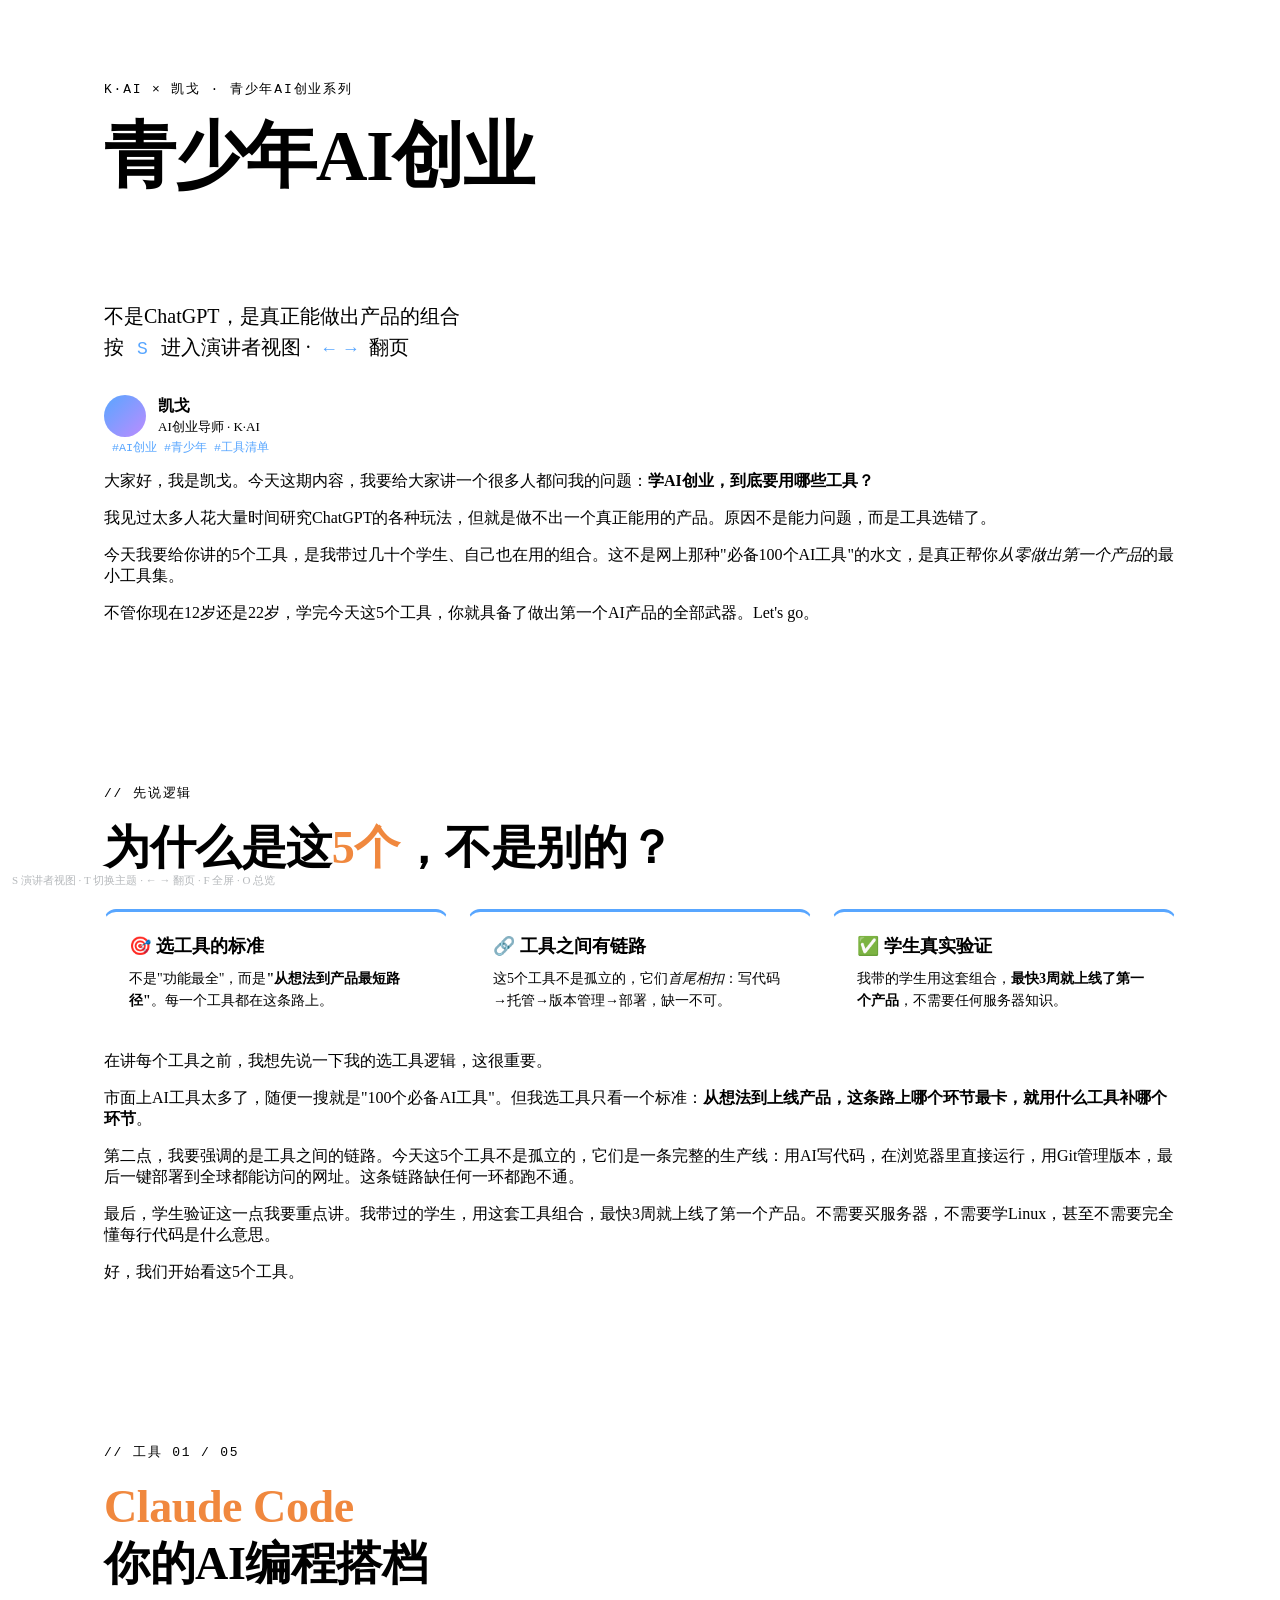
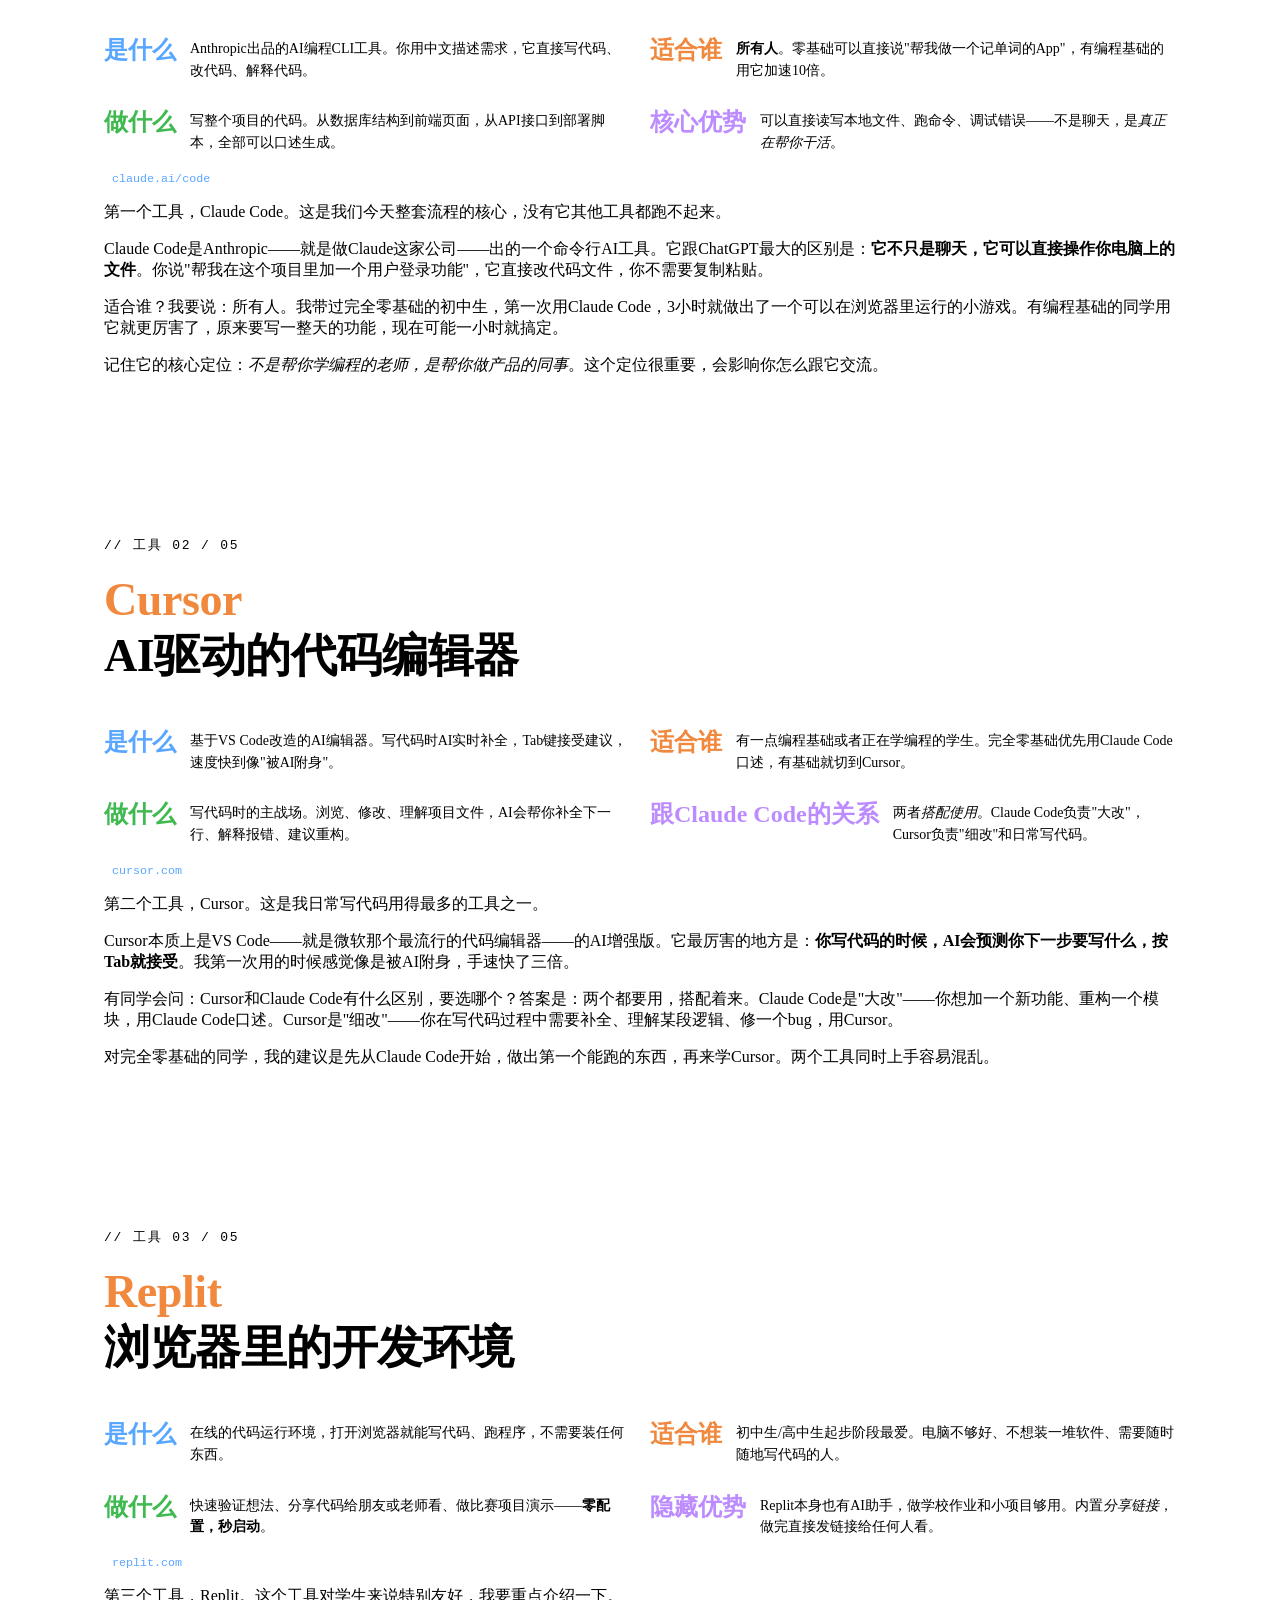
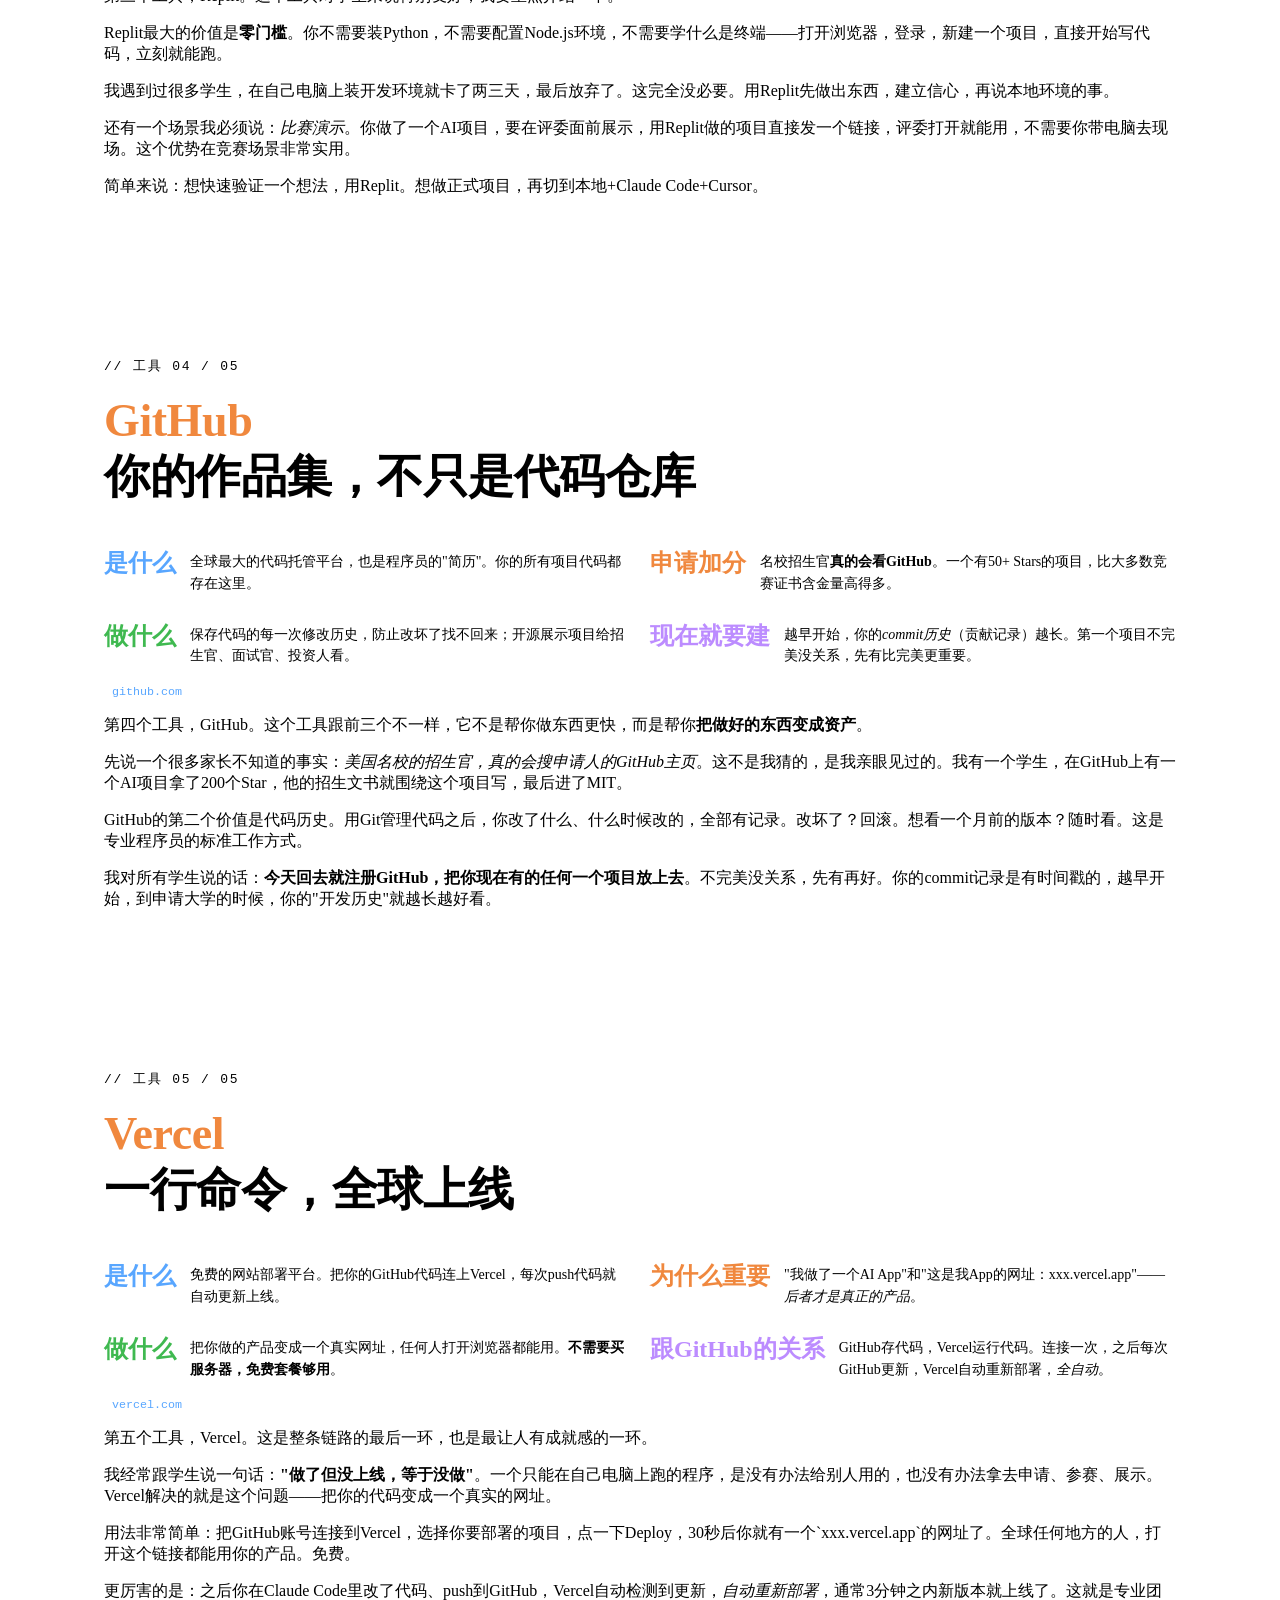
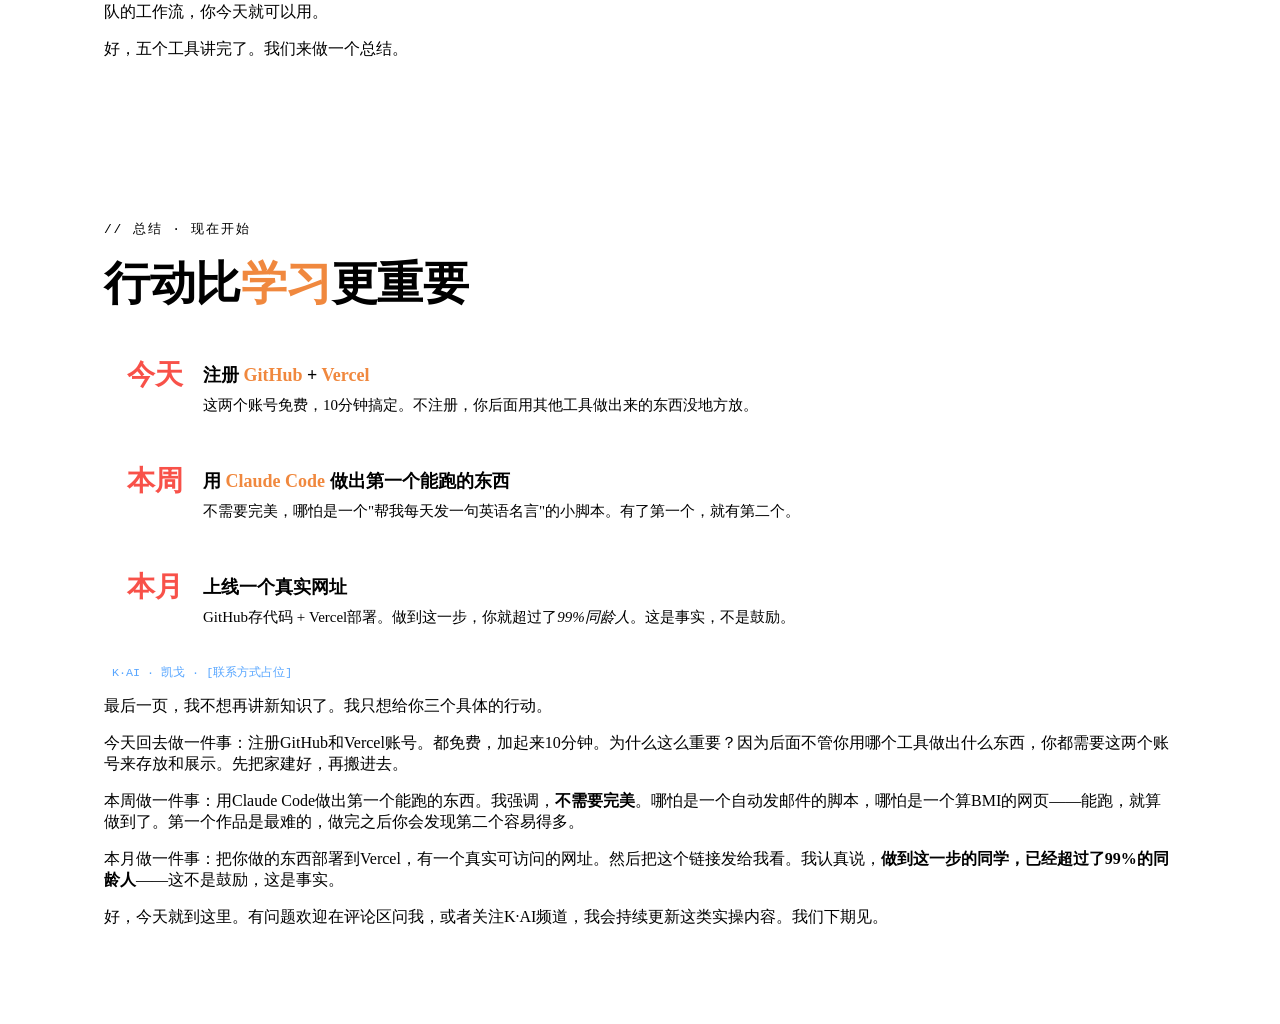
==== products/courses/tools-for-teen-ai/index.html @ f2dfde43 "add html-ppt slides: tools-for-teen-ai, stanford-ai-olympiad; add VEX brand design assets for Codex " ====
<!DOCTYPE html>
<html lang="zh-CN" data-themes="tokyo-night,dracula,catppuccin-mocha,nord,corporate-clean">
<head>
<meta charset="utf-8">
<meta name="viewport" content="width=device-width,initial-scale=1">
<title>青少年AI创业必备5个工具 · K·AI × 凯戈</title>
<link rel="stylesheet" href="../../../../.agents/skills/html-ppt/assets/fonts.css">
<link rel="stylesheet" href="../../../../.agents/skills/html-ppt/assets/base.css">
<link rel="stylesheet" id="theme-link" href="../../../../.agents/skills/html-ppt/assets/themes/tokyo-night.css">
<link rel="stylesheet" href="../../../../.agents/skills/html-ppt/assets/animations/animations.css">
<link rel="stylesheet" href="style.css">
</head>
<body class="tpl-presenter-mode-reveal">
<div class="deck">

  <!-- ============ 1. COVER ============ -->
  <section class="slide" data-title="Cover">
    <p class="kicker">K·AI × 凯戈 · 青少年AI创业系列</p>
    <h1 class="h1 anim-fade-up" data-anim="fade-up">青少年AI创业<br><span style="background:var(--grad);-webkit-background-clip:text;background-clip:text;color:transparent">必备5个工具</span></h1>
    <p class="lede mt-m">不是ChatGPT，是真正能做出产品的组合<br>按 <span class="mono">S</span> 进入演讲者视图 · <span class="mono">← →</span> 翻页</p>
    <div class="speaker">
      <div class="av"></div>
      <div><b>凯戈</b><span>AI创业导师 · K·AI</span></div>
    </div>
    <div class="deck-footer">
      <span class="mono">#AI创业 #青少年 #工具清单</span>
      <span class="slide-number" data-current="1" data-total="8"></span>
    </div>
    <aside class="notes">
      <p>大家好，我是凯戈。今天这期内容，我要给大家讲一个很多人都问我的问题：<strong>学AI创业，到底要用哪些工具？</strong></p>
      <p>我见过太多人花大量时间研究ChatGPT的各种玩法，但就是做不出一个真正能用的产品。原因不是能力问题，而是工具选错了。</p>
      <p>今天我要给你讲的5个工具，是我带过几十个学生、自己也在用的组合。这不是网上那种"必备100个AI工具"的水文，是真正帮你<em>从零做出第一个产品</em>的最小工具集。</p>
      <p>不管你现在12岁还是22岁，学完今天这5个工具，你就具备了做出第一个AI产品的全部武器。Let's go。</p>
    </aside>
  </section>

  <!-- ============ 2. WHY ============ -->
  <section class="slide" data-title="为什么">
    <p class="kicker">// 先说逻辑</p>
    <h2 class="h2">为什么是这<span class="accent">5个</span>，不是别的？</h2>
    <div class="grid g3 mt-l">
      <div class="card card-accent">
        <h4>🎯 选工具的标准</h4>
        <p class="dim">不是"功能最全"，而是<strong>"从想法到产品最短路径"</strong>。每一个工具都在这条路上。</p>
      </div>
      <div class="card card-accent">
        <h4>🔗 工具之间有链路</h4>
        <p class="dim">这5个工具不是孤立的，它们<em>首尾相扣</em>：写代码→托管→版本管理→部署，缺一不可。</p>
      </div>
      <div class="card card-accent">
        <h4>✅ 学生真实验证</h4>
        <p class="dim">我带的学生用这套组合，<strong>最快3周就上线了第一个产品</strong>，不需要任何服务器知识。</p>
      </div>
    </div>
    <aside class="notes">
      <p>在讲每个工具之前，我想先说一下我的选工具逻辑，这很重要。</p>
      <p>市面上AI工具太多了，随便一搜就是"100个必备AI工具"。但我选工具只看一个标准：<strong>从想法到上线产品，这条路上哪个环节最卡，就用什么工具补哪个环节</strong>。</p>
      <p>第二点，我要强调的是工具之间的链路。今天这5个工具不是孤立的，它们是一条完整的生产线：用AI写代码，在浏览器里直接运行，用Git管理版本，最后一键部署到全球都能访问的网址。这条链路缺任何一环都跑不通。</p>
      <p>最后，学生验证这一点我要重点讲。我带过的学生，用这套工具组合，最快3周就上线了第一个产品。不需要买服务器，不需要学Linux，甚至不需要完全懂每行代码是什么意思。</p>
      <p>好，我们开始看这5个工具。</p>
    </aside>
  </section>

  <!-- ============ 3. TOOL 1 ============ -->
  <section class="slide" data-title="工具1 Claude Code">
    <p class="kicker">// 工具 01 / 05</p>
    <h2 class="h2"><span class="accent">Claude Code</span><br>你的AI编程搭档</h2>
    <div class="grid g2 mt-l">
      <div>
        <div class="feature-row"><span class="num blue">是什么</span><div><p class="dim">Anthropic出品的AI编程CLI工具。你用中文描述需求，它直接写代码、改代码、解释代码。</p></div></div>
        <div class="feature-row"><span class="num green">做什么</span><div><p class="dim">写整个项目的代码。从数据库结构到前端页面，从API接口到部署脚本，全部可以口述生成。</p></div></div>
      </div>
      <div>
        <div class="feature-row"><span class="num orange">适合谁</span><div><p class="dim"><strong>所有人</strong>。零基础可以直接说"帮我做一个记单词的App"，有编程基础的用它加速10倍。</p></div></div>
        <div class="feature-row"><span class="num purple">核心优势</span><div><p class="dim">可以直接读写本地文件、跑命令、调试错误——不是聊天，是<em>真正在帮你干活</em>。</p></div></div>
      </div>
    </div>
    <div class="deck-footer">
      <span class="mono">claude.ai/code</span>
      <span class="slide-number" data-current="3" data-total="8"></span>
    </div>
    <aside class="notes">
      <p>第一个工具，Claude Code。这是我们今天整套流程的核心，没有它其他工具都跑不起来。</p>
      <p>Claude Code是Anthropic——就是做Claude这家公司——出的一个命令行AI工具。它跟ChatGPT最大的区别是：<strong>它不只是聊天，它可以直接操作你电脑上的文件</strong>。你说"帮我在这个项目里加一个用户登录功能"，它直接改代码文件，你不需要复制粘贴。</p>
      <p>适合谁？我要说：所有人。我带过完全零基础的初中生，第一次用Claude Code，3小时就做出了一个可以在浏览器里运行的小游戏。有编程基础的同学用它就更厉害了，原来要写一整天的功能，现在可能一小时就搞定。</p>
      <p>记住它的核心定位：<em>不是帮你学编程的老师，是帮你做产品的同事</em>。这个定位很重要，会影响你怎么跟它交流。</p>
    </aside>
  </section>

  <!-- ============ 4. TOOL 2 ============ -->
  <section class="slide" data-title="工具2 Cursor">
    <p class="kicker">// 工具 02 / 05</p>
    <h2 class="h2"><span class="accent">Cursor</span><br>AI驱动的代码编辑器</h2>
    <div class="grid g2 mt-l">
      <div>
        <div class="feature-row"><span class="num blue">是什么</span><div><p class="dim">基于VS Code改造的AI编辑器。写代码时AI实时补全，Tab键接受建议，速度快到像"被AI附身"。</p></div></div>
        <div class="feature-row"><span class="num green">做什么</span><div><p class="dim">写代码时的主战场。浏览、修改、理解项目文件，AI会帮你补全下一行、解释报错、建议重构。</p></div></div>
      </div>
      <div>
        <div class="feature-row"><span class="num orange">适合谁</span><div><p class="dim">有一点编程基础或者正在学编程的学生。完全零基础优先用Claude Code口述，有基础就切到Cursor。</p></div></div>
        <div class="feature-row"><span class="num purple">跟Claude Code的关系</span><div><p class="dim">两者<em>搭配使用</em>。Claude Code负责"大改"，Cursor负责"细改"和日常写代码。</p></div></div>
      </div>
    </div>
    <div class="deck-footer">
      <span class="mono">cursor.com</span>
      <span class="slide-number" data-current="4" data-total="8"></span>
    </div>
    <aside class="notes">
      <p>第二个工具，Cursor。这是我日常写代码用得最多的工具之一。</p>
      <p>Cursor本质上是VS Code——就是微软那个最流行的代码编辑器——的AI增强版。它最厉害的地方是：<strong>你写代码的时候，AI会预测你下一步要写什么，按Tab就接受</strong>。我第一次用的时候感觉像是被AI附身，手速快了三倍。</p>
      <p>有同学会问：Cursor和Claude Code有什么区别，要选哪个？答案是：两个都要用，搭配着来。Claude Code是"大改"——你想加一个新功能、重构一个模块，用Claude Code口述。Cursor是"细改"——你在写代码过程中需要补全、理解某段逻辑、修一个bug，用Cursor。</p>
      <p>对完全零基础的同学，我的建议是先从Claude Code开始，做出第一个能跑的东西，再来学Cursor。两个工具同时上手容易混乱。</p>
    </aside>
  </section>

  <!-- ============ 5. TOOL 3 ============ -->
  <section class="slide" data-title="工具3 Replit">
    <p class="kicker">// 工具 03 / 05</p>
    <h2 class="h2"><span class="accent">Replit</span><br>浏览器里的开发环境</h2>
    <div class="grid g2 mt-l">
      <div>
        <div class="feature-row"><span class="num blue">是什么</span><div><p class="dim">在线的代码运行环境，打开浏览器就能写代码、跑程序，不需要装任何东西。</p></div></div>
        <div class="feature-row"><span class="num green">做什么</span><div><p class="dim">快速验证想法、分享代码给朋友或老师看、做比赛项目演示——<strong>零配置，秒启动</strong>。</p></div></div>
      </div>
      <div>
        <div class="feature-row"><span class="num orange">适合谁</span><div><p class="dim">初中生/高中生起步阶段最爱。电脑不够好、不想装一堆软件、需要随时随地写代码的人。</p></div></div>
        <div class="feature-row"><span class="num purple">隐藏优势</span><div><p class="dim">Replit本身也有AI助手，做学校作业和小项目够用。内置<em>分享链接</em>，做完直接发链接给任何人看。</p></div></div>
      </div>
    </div>
    <div class="deck-footer">
      <span class="mono">replit.com</span>
      <span class="slide-number" data-current="5" data-total="8"></span>
    </div>
    <aside class="notes">
      <p>第三个工具，Replit。这个工具对学生来说特别友好，我要重点介绍一下。</p>
      <p>Replit最大的价值是<strong>零门槛</strong>。你不需要装Python，不需要配置Node.js环境，不需要学什么是终端——打开浏览器，登录，新建一个项目，直接开始写代码，立刻就能跑。</p>
      <p>我遇到过很多学生，在自己电脑上装开发环境就卡了两三天，最后放弃了。这完全没必要。用Replit先做出东西，建立信心，再说本地环境的事。</p>
      <p>还有一个场景我必须说：<em>比赛演示</em>。你做了一个AI项目，要在评委面前展示，用Replit做的项目直接发一个链接，评委打开就能用，不需要你带电脑去现场。这个优势在竞赛场景非常实用。</p>
      <p>简单来说：想快速验证一个想法，用Replit。想做正式项目，再切到本地+Claude Code+Cursor。</p>
    </aside>
  </section>

  <!-- ============ 6. TOOL 4 ============ -->
  <section class="slide" data-title="工具4 GitHub">
    <p class="kicker">// 工具 04 / 05</p>
    <h2 class="h2"><span class="accent">GitHub</span><br>你的作品集，不只是代码仓库</h2>
    <div class="grid g2 mt-l">
      <div>
        <div class="feature-row"><span class="num blue">是什么</span><div><p class="dim">全球最大的代码托管平台，也是程序员的"简历"。你的所有项目代码都存在这里。</p></div></div>
        <div class="feature-row"><span class="num green">做什么</span><div><p class="dim">保存代码的每一次修改历史，防止改坏了找不回来；开源展示项目给招生官、面试官、投资人看。</p></div></div>
      </div>
      <div>
        <div class="feature-row"><span class="num orange">申请加分</span><div><p class="dim">名校招生官<strong>真的会看GitHub</strong>。一个有50+ Stars的项目，比大多数竞赛证书含金量高得多。</p></div></div>
        <div class="feature-row"><span class="num purple">现在就要建</span><div><p class="dim">越早开始，你的<em>commit历史</em>（贡献记录）越长。第一个项目不完美没关系，先有比完美更重要。</p></div></div>
      </div>
    </div>
    <div class="deck-footer">
      <span class="mono">github.com</span>
      <span class="slide-number" data-current="6" data-total="8"></span>
    </div>
    <aside class="notes">
      <p>第四个工具，GitHub。这个工具跟前三个不一样，它不是帮你做东西更快，而是帮你<strong>把做好的东西变成资产</strong>。</p>
      <p>先说一个很多家长不知道的事实：<em>美国名校的招生官，真的会搜申请人的GitHub主页</em>。这不是我猜的，是我亲眼见过的。我有一个学生，在GitHub上有一个AI项目拿了200个Star，他的招生文书就围绕这个项目写，最后进了MIT。</p>
      <p>GitHub的第二个价值是代码历史。用Git管理代码之后，你改了什么、什么时候改的，全部有记录。改坏了？回滚。想看一个月前的版本？随时看。这是专业程序员的标准工作方式。</p>
      <p>我对所有学生说的话：<strong>今天回去就注册GitHub，把你现在有的任何一个项目放上去</strong>。不完美没关系，先有再好。你的commit记录是有时间戳的，越早开始，到申请大学的时候，你的"开发历史"就越长越好看。</p>
    </aside>
  </section>

  <!-- ============ 7. TOOL 5 ============ -->
  <section class="slide" data-title="工具5 Vercel">
    <p class="kicker">// 工具 05 / 05</p>
    <h2 class="h2"><span class="accent">Vercel</span><br>一行命令，全球上线</h2>
    <div class="grid g2 mt-l">
      <div>
        <div class="feature-row"><span class="num blue">是什么</span><div><p class="dim">免费的网站部署平台。把你的GitHub代码连上Vercel，每次push代码就自动更新上线。</p></div></div>
        <div class="feature-row"><span class="num green">做什么</span><div><p class="dim">把你做的产品变成一个真实网址，任何人打开浏览器都能用。<strong>不需要买服务器，免费套餐够用</strong>。</p></div></div>
      </div>
      <div>
        <div class="feature-row"><span class="num orange">为什么重要</span><div><p class="dim">"我做了一个AI App"和"这是我App的网址：xxx.vercel.app"——<em>后者才是真正的产品</em>。</p></div></div>
        <div class="feature-row"><span class="num purple">跟GitHub的关系</span><div><p class="dim">GitHub存代码，Vercel运行代码。连接一次，之后每次GitHub更新，Vercel自动重新部署，<em>全自动</em>。</p></div></div>
      </div>
    </div>
    <div class="deck-footer">
      <span class="mono">vercel.com</span>
      <span class="slide-number" data-current="7" data-total="8"></span>
    </div>
    <aside class="notes">
      <p>第五个工具，Vercel。这是整条链路的最后一环，也是最让人有成就感的一环。</p>
      <p>我经常跟学生说一句话：<strong>"做了但没上线，等于没做"</strong>。一个只能在自己电脑上跑的程序，是没有办法给别人用的，也没有办法拿去申请、参赛、展示。Vercel解决的就是这个问题——把你的代码变成一个真实的网址。</p>
      <p>用法非常简单：把GitHub账号连接到Vercel，选择你要部署的项目，点一下Deploy，30秒后你就有一个`xxx.vercel.app`的网址了。全球任何地方的人，打开这个链接都能用你的产品。免费。</p>
      <p>更厉害的是：之后你在Claude Code里改了代码、push到GitHub，Vercel自动检测到更新，<em>自动重新部署</em>，通常3分钟之内新版本就上线了。这就是专业团队的工作流，你今天就可以用。</p>
      <p>好，五个工具讲完了。我们来做一个总结。</p>
    </aside>
  </section>

  <!-- ============ 8. CLOSING ============ -->
  <section class="slide" data-title="行动">
    <p class="kicker">// 总结 · 现在开始</p>
    <h2 class="h2">行动比<span class="accent">学习</span>更重要</h2>
    <div class="stack mt-l">
      <div class="rule-row">
        <span class="num red">今天</span>
        <div>
          <b>注册 <span class="accent">GitHub</span> + <span class="accent">Vercel</span></b>
          <p class="dim">这两个账号免费，10分钟搞定。不注册，你后面用其他工具做出来的东西没地方放。</p>
        </div>
      </div>
      <div class="rule-row">
        <span class="num red">本周</span>
        <div>
          <b>用 <span class="accent">Claude Code</span> 做出第一个能跑的东西</b>
          <p class="dim">不需要完美，哪怕是一个"帮我每天发一句英语名言"的小脚本。有了第一个，就有第二个。</p>
        </div>
      </div>
      <div class="rule-row">
        <span class="num red">本月</span>
        <div>
          <b>上线一个真实网址</b>
          <p class="dim">GitHub存代码 + Vercel部署。做到这一步，你就超过了<em>99%同龄人</em>。这是事实，不是鼓励。</p>
        </div>
      </div>
    </div>
    <div class="deck-footer">
      <span class="mono">K·AI · 凯戈 · [联系方式占位]</span>
      <span class="slide-number" data-current="8" data-total="8"></span>
    </div>
    <aside class="notes">
      <p>最后一页，我不想再讲新知识了。我只想给你三个具体的行动。</p>
      <p>今天回去做一件事：注册GitHub和Vercel账号。都免费，加起来10分钟。为什么这么重要？因为后面不管你用哪个工具做出什么东西，你都需要这两个账号来存放和展示。先把家建好，再搬进去。</p>
      <p>本周做一件事：用Claude Code做出第一个能跑的东西。我强调，<strong>不需要完美</strong>。哪怕是一个自动发邮件的脚本，哪怕是一个算BMI的网页——能跑，就算做到了。第一个作品是最难的，做完之后你会发现第二个容易得多。</p>
      <p>本月做一件事：把你做的东西部署到Vercel，有一个真实可访问的网址。然后把这个链接发给我看。我认真说，<strong>做到这一步的同学，已经超过了99%的同龄人</strong>——这不是鼓励，这是事实。</p>
      <p>好，今天就到这里。有问题欢迎在评论区问我，或者关注K·AI频道，我会持续更新这类实操内容。我们下期见。</p>
    </aside>
  </section>

</div>

<div style="position:fixed;bottom:12px;left:12px;font-size:11px;color:#484f5866;z-index:100;pointer-events:none">
  S 演讲者视图 · T 切换主题 · ← → 翻页 · F 全屏 · O 总览
</div>

<script src="../../../../.agents/skills/html-ppt/assets/runtime.js"></script>
</body>
</html>
---- products/courses/tools-for-teen-ai/style.css ----
/* tpl-presenter-mode-reveal · scoped styles
 * Presenter-mode demo deck. Inherits tokens from active theme.
 * Minimal overrides — focus is on content + notes structure.
 */

.tpl-presenter-mode-reveal .slide {
  padding: 72px 96px;
}

.tpl-presenter-mode-reveal .kicker {
  font-family: var(--font-mono, monospace);
  font-size: 13px;
  color: var(--text-3);
  letter-spacing: 0.14em;
  text-transform: uppercase;
  margin: 0 0 18px 0;
}

.tpl-presenter-mode-reveal .h1 {
  font-size: clamp(44px, 5.6vw, 76px);
  line-height: 1.12;
  letter-spacing: -0.02em;
  margin: 0 0 24px 0;
}

.tpl-presenter-mode-reveal .h2 {
  font-size: clamp(32px, 3.6vw, 48px);
  line-height: 1.22;
  letter-spacing: -0.01em;
  margin: 0 0 28px 0;
}

.tpl-presenter-mode-reveal .lede {
  font-size: 20px;
  line-height: 1.55;
  color: var(--text-2);
}

.tpl-presenter-mode-reveal .mono {
  font-family: var(--font-mono, monospace);
  font-size: 0.9em;
  padding: 2px 8px;
  border-radius: 6px;
  background: rgba(255,255,255,0.08);
  color: var(--accent, #58a6ff);
}

.tpl-presenter-mode-reveal .accent {
  color: var(--accent, #f0883e);
  font-weight: 700;
}

.tpl-presenter-mode-reveal .speaker {
  display: flex;
  align-items: center;
  gap: 12px;
  margin-top: 32px;
}
.tpl-presenter-mode-reveal .speaker .av {
  width: 42px;
  height: 42px;
  border-radius: 50%;
  background: linear-gradient(135deg, var(--accent, #58a6ff), #bc8cff);
}
.tpl-presenter-mode-reveal .speaker b {
  display: block;
  font-size: 16px;
}
.tpl-presenter-mode-reveal .speaker span {
  font-size: 13px;
  color: var(--text-3);
}

/* Agenda rows */
.tpl-presenter-mode-reveal .agenda-row {
  display: grid;
  grid-template-columns: 48px 1fr auto;
  gap: 16px;
  align-items: center;
  padding: 14px 18px;
  border: 1px solid var(--border, rgba(255,255,255,0.1));
  border-radius: 10px;
  margin-bottom: 10px;
  background: var(--surface, rgba(255,255,255,0.03));
}
.tpl-presenter-mode-reveal .agenda-row .num {
  font-family: var(--font-mono, monospace);
  font-size: 14px;
  color: var(--accent, #58a6ff);
  font-weight: 700;
}
.tpl-presenter-mode-reveal .agenda-row .t {
  font-size: 17px;
  font-weight: 500;
  color: var(--text-1);
}
.tpl-presenter-mode-reveal .agenda-row .d {
  font-family: var(--font-mono, monospace);
  font-size: 12px;
  color: var(--text-3);
}

/* Cards */
.tpl-presenter-mode-reveal .card {
  background: var(--surface, rgba(255,255,255,0.03));
  border: 1px solid var(--border, rgba(255,255,255,0.1));
  border-radius: 12px;
  padding: 22px 24px;
}
.tpl-presenter-mode-reveal .card-accent {
  border-top: 3px solid var(--accent, #58a6ff);
}
.tpl-presenter-mode-reveal .card h4 {
  margin: 0 0 10px 0;
  font-size: 18px;
  color: var(--text-1);
}
.tpl-presenter-mode-reveal .card .dim {
  color: var(--text-2);
  font-size: 14px;
  line-height: 1.6;
  margin: 0;
}

/* Feature rows (presenter view features) */
.tpl-presenter-mode-reveal .feature-row {
  display: flex;
  gap: 14px;
  padding: 14px 0;
  border-bottom: 1px solid var(--border, rgba(255,255,255,0.08));
}
.tpl-presenter-mode-reveal .feature-row:last-child { border-bottom: none; }
.tpl-presenter-mode-reveal .feature-row .num {
  font-size: 24px;
  font-weight: 700;
  line-height: 1;
  flex-shrink: 0;
}
.tpl-presenter-mode-reveal .feature-row b {
  display: block;
  font-size: 17px;
  margin-bottom: 4px;
  color: var(--text-1);
}
.tpl-presenter-mode-reveal .feature-row .dim {
  font-size: 14px;
  color: var(--text-2);
  line-height: 1.55;
  margin: 0;
}
.tpl-presenter-mode-reveal .blue { color: #58a6ff; }
.tpl-presenter-mode-reveal .green { color: #3fb950; }
.tpl-presenter-mode-reveal .orange { color: #f0883e; }
.tpl-presenter-mode-reveal .purple { color: #bc8cff; }
.tpl-presenter-mode-reveal .red { color: #f85149; }

/* Rule rows (3 铁律) */
.tpl-presenter-mode-reveal .rule-row {
  display: grid;
  grid-template-columns: 56px 1fr;
  gap: 20px;
  align-items: start;
  padding: 18px 22px;
  border: 1px solid var(--border, rgba(255,255,255,0.1));
  border-radius: 12px;
  margin-bottom: 14px;
  background: var(--surface, rgba(255,255,255,0.03));
}
.tpl-presenter-mode-reveal .rule-row .num {
  font-size: 28px;
  font-weight: 800;
  font-family: var(--font-mono, monospace);
  line-height: 1;
}
.tpl-presenter-mode-reveal .rule-row b {
  display: block;
  font-size: 18px;
  margin-bottom: 6px;
  color: var(--text-1);
}
.tpl-presenter-mode-reveal .rule-row .dim {
  font-size: 15px;
  color: var(--text-2);
  line-height: 1.6;
  margin: 0;
}

/* Code block */
.tpl-presenter-mode-reveal .code-block {
  background: #0d1117;
  border: 1px solid rgba(255,255,255,0.1);
  border-radius: 12px;
  padding: 20px 26px;
  font-family: var(--font-mono, "SF Mono", monospace);
  font-size: 15px;
  line-height: 1.8;
  color: #e6edf3;
  white-space: pre-wrap;
  text-align: left;
}
.tpl-presenter-mode-reveal .code-block .comment { color: #8b949e; }
.tpl-presenter-mode-reveal .code-block .cmd { color: #3fb950; font-weight: 600; }
.tpl-presenter-mode-reveal .code-block .flag { color: #f0883e; }

/* Stack helper */
.tpl-presenter-mode-reveal .stack > * + * { margin-top: 0; }

/* Grid helpers */
.tpl-presenter-mode-reveal .grid { display: grid; gap: 20px; }
.tpl-presenter-mode-reveal .grid.g2 { grid-template-columns: 1fr 1fr; }
.tpl-presenter-mode-reveal .grid.g3 { grid-template-columns: repeat(3, 1fr); }

.tpl-presenter-mode-reveal .mt-m { margin-top: 20px; }
.tpl-presenter-mode-reveal .mt-l { margin-top: 32px; }
.tpl-presenter-mode-reveal .mt-s { margin-top: 10px; }
.tpl-presenter-mode-reveal .tc { text-align: center; }
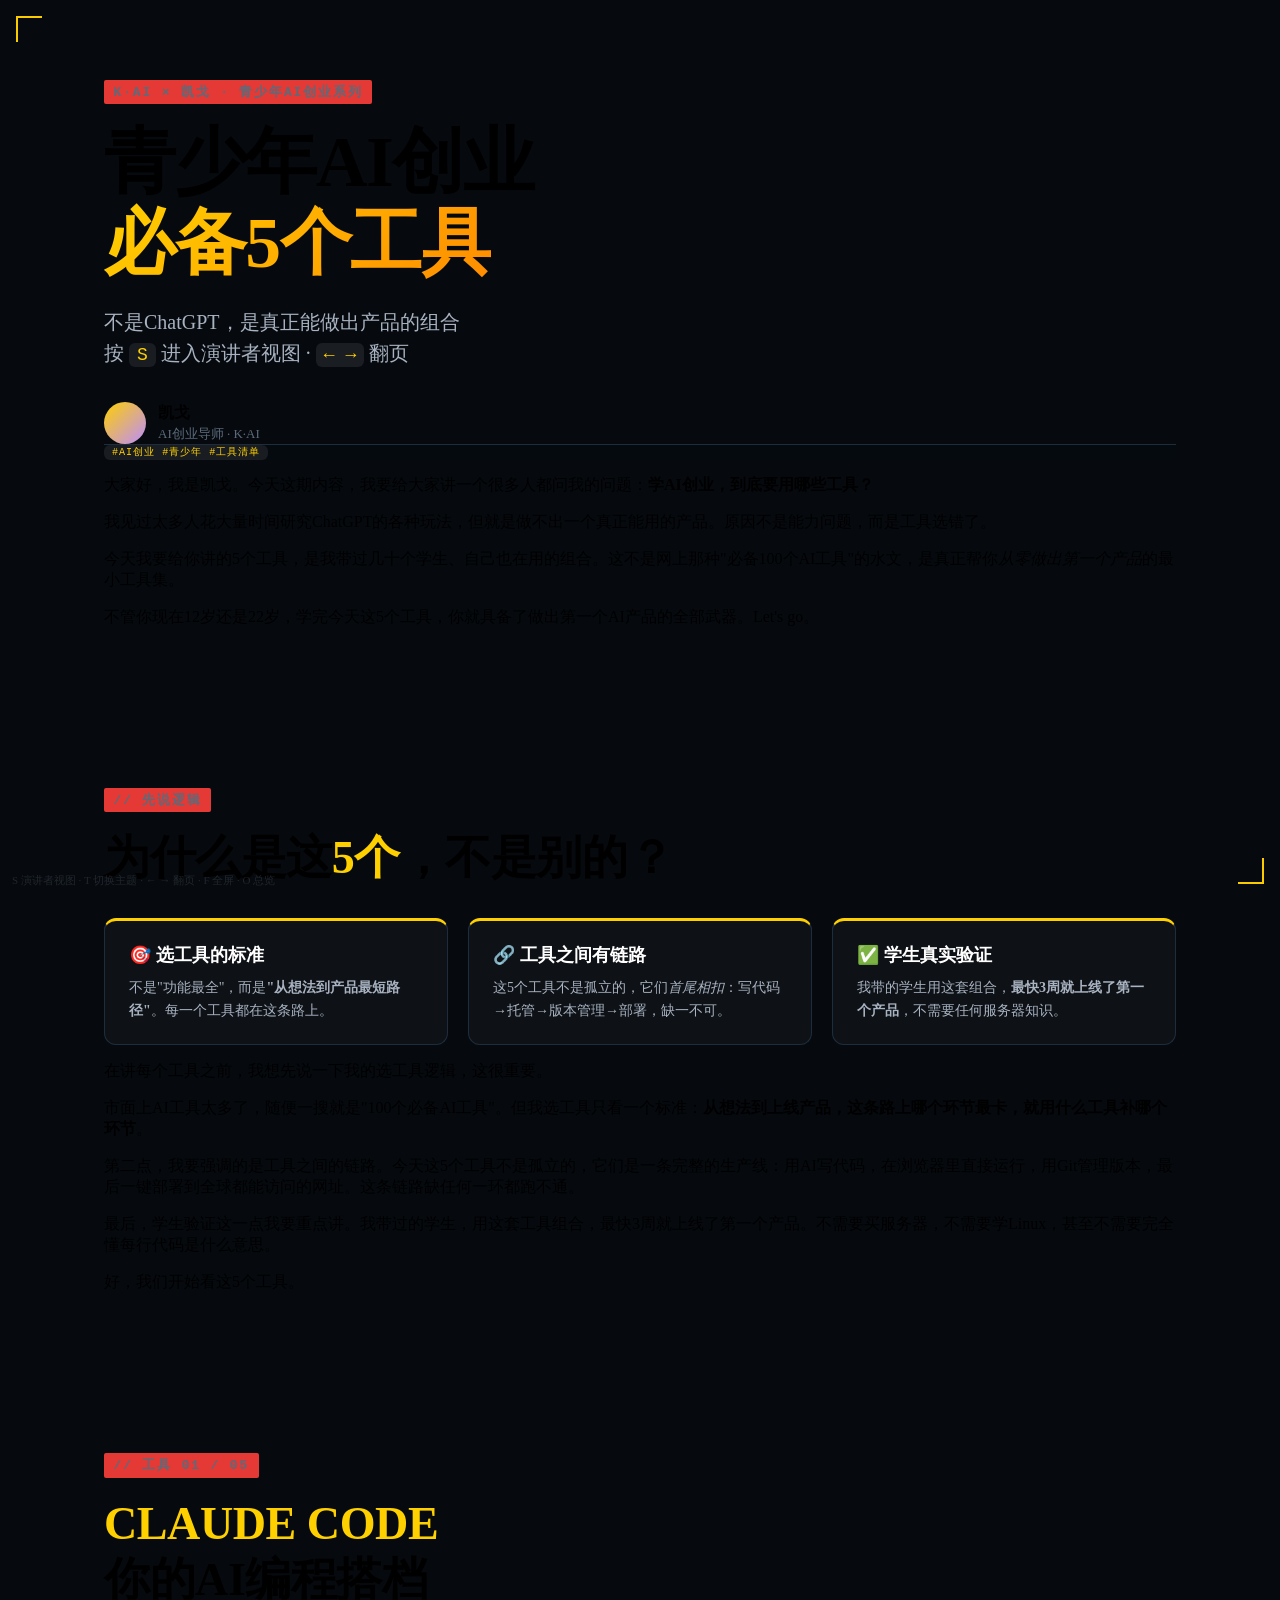
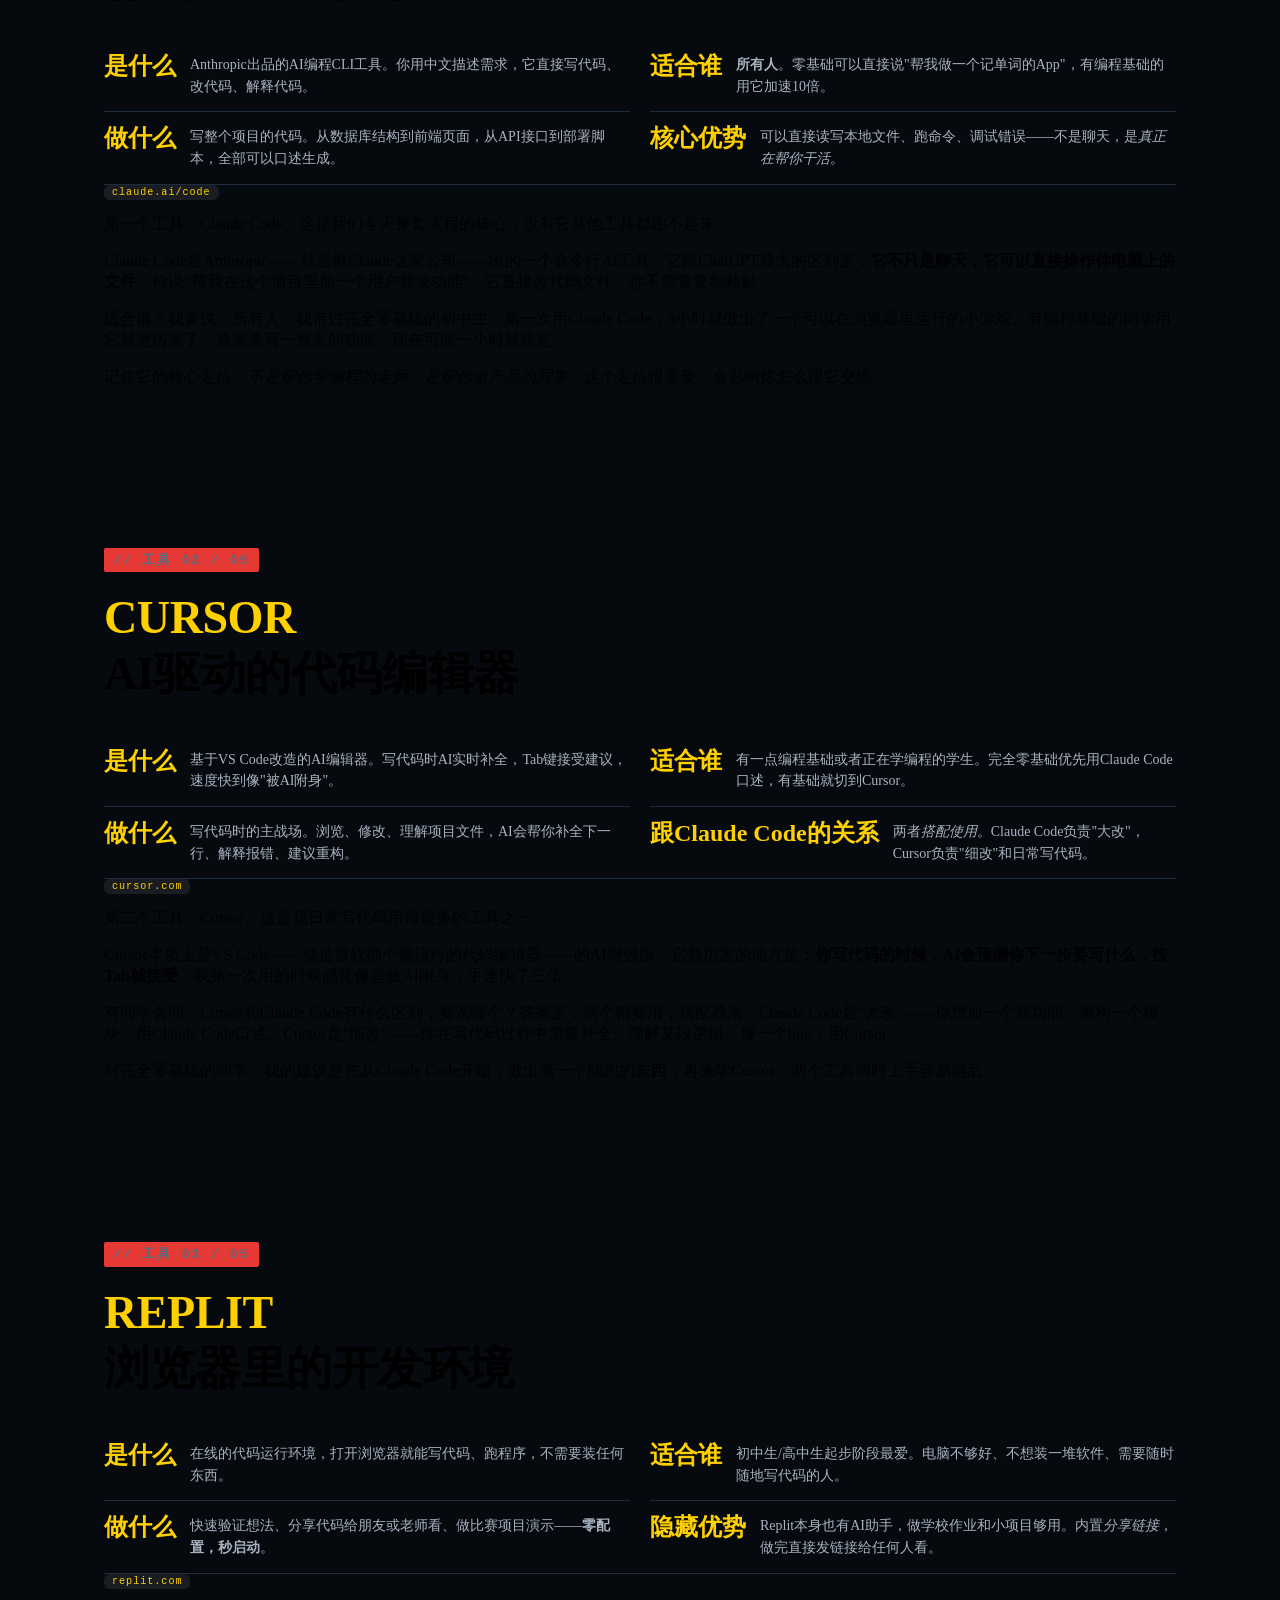
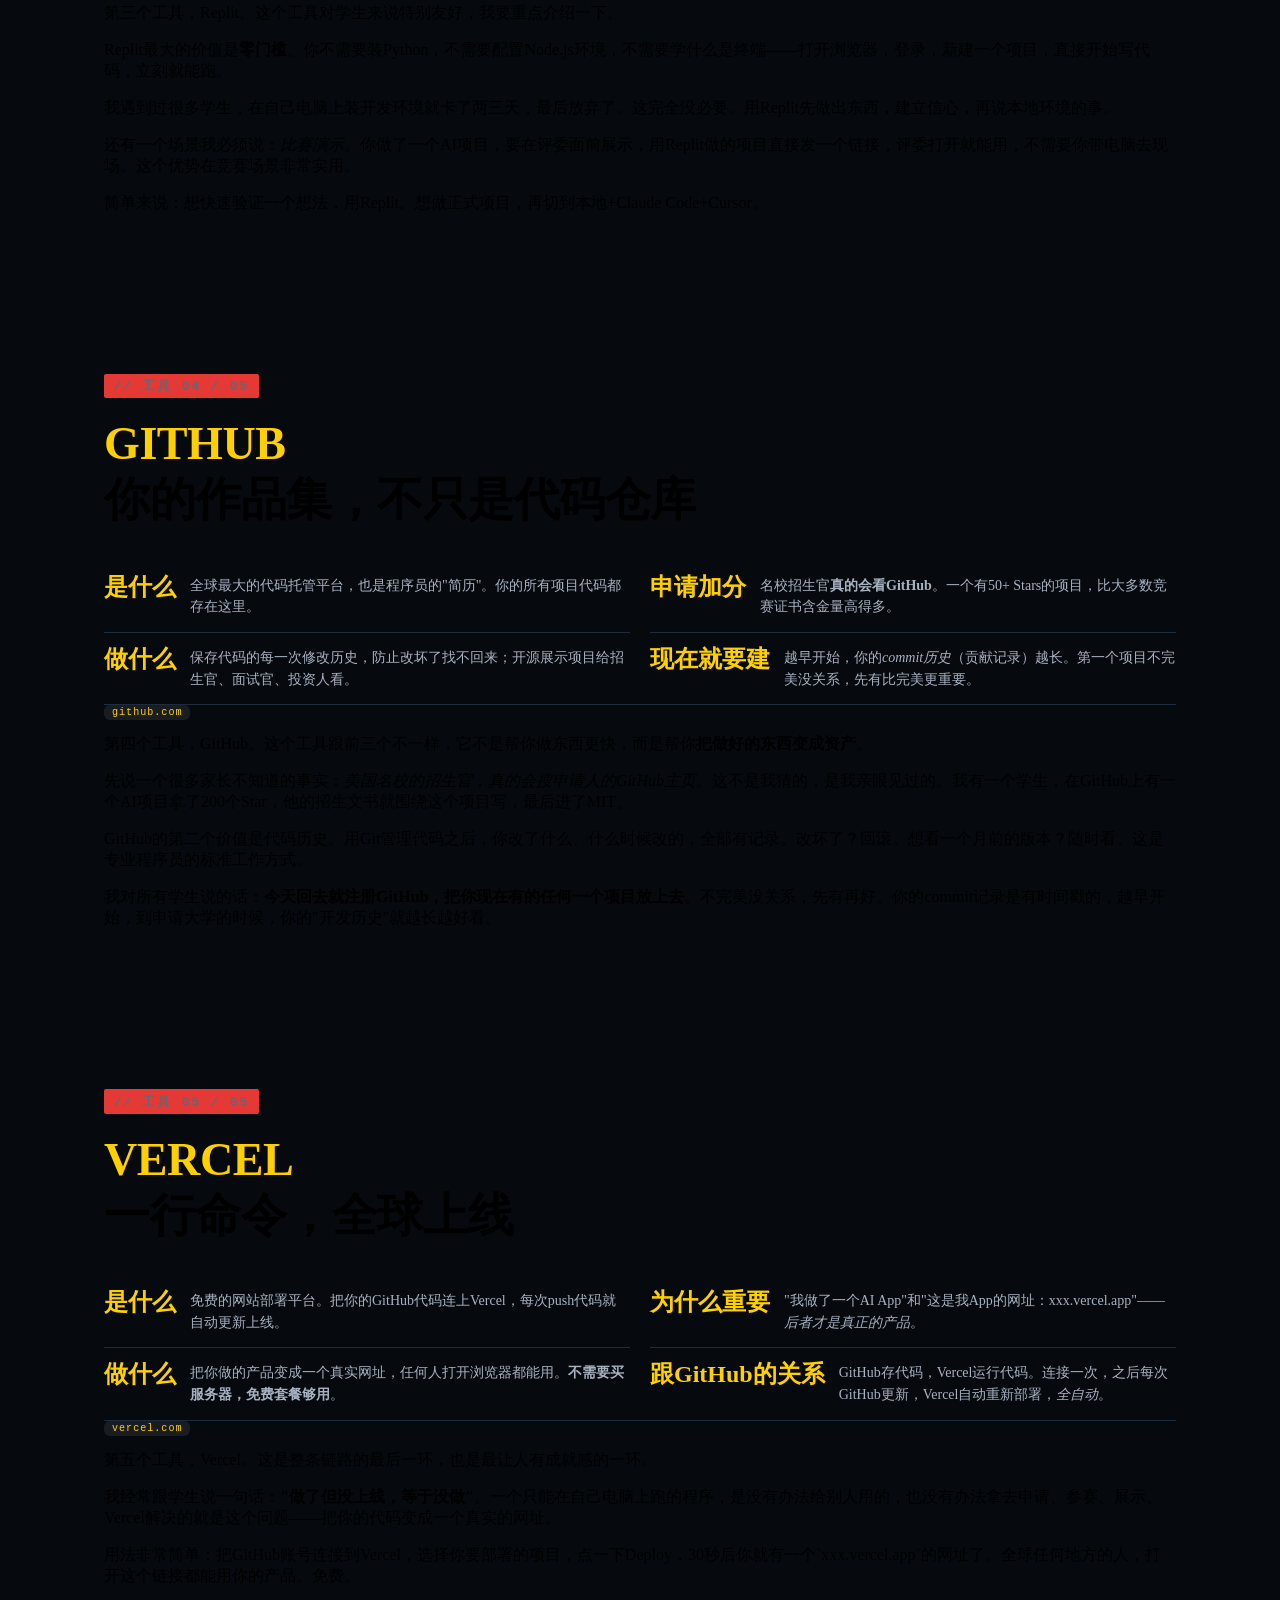
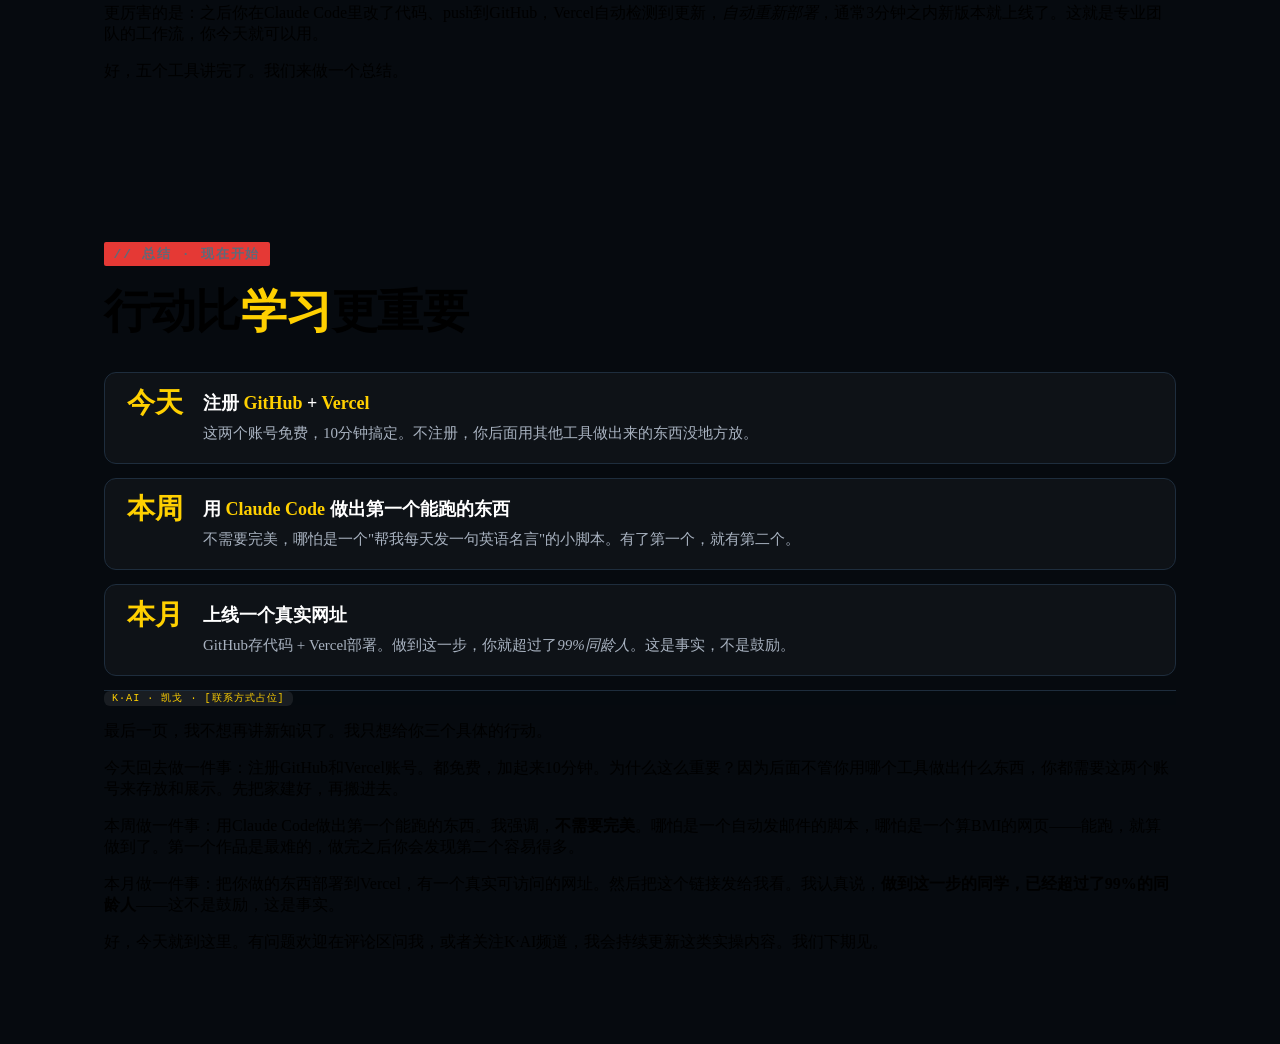
==== commit 0a0e2acb: "fix fonts: switch to fonts-magikid.css + theme-magikid-vex.css for all slides - tools-for-teen-ai/in" ====
--- a/products/courses/tools-for-teen-ai/index.html
+++ b/products/courses/tools-for-teen-ai/index.html
@@ -4,9 +4,9 @@
 <meta charset="utf-8">
 <meta name="viewport" content="width=device-width,initial-scale=1">
 <title>青少年AI创业必备5个工具 · K·AI × 凯戈</title>
-<link rel="stylesheet" href="../../../../.agents/skills/html-ppt/assets/fonts.css">
+<link rel="stylesheet" href="../../../design/assets/fonts-magikid.css">
 <link rel="stylesheet" href="../../../../.agents/skills/html-ppt/assets/base.css">
-<link rel="stylesheet" id="theme-link" href="../../../../.agents/skills/html-ppt/assets/themes/tokyo-night.css">
+<link rel="stylesheet" id="theme-link" href="../../../design/assets/theme-magikid-vex.css">
 <link rel="stylesheet" href="../../../../.agents/skills/html-ppt/assets/animations/animations.css">
 <link rel="stylesheet" href="style.css">
 </head>
--- a/design/assets/fonts-magikid.css
+++ b/design/assets/fonts-magikid.css
@@ -0,0 +1,31 @@
+/*
+ * Magikid 课件字体表 · fonts-magikid.css
+ * 用途：替换 html-ppt 默认 fonts.css，解决 Google Fonts 在中国网络加载失败问题
+ * 做法：用 fonts.loli.net 镜像 + 系统字体兜底
+ * 使用：在 html 文件中将 fonts.css 的引用替换为本文件的路径
+ */
+
+/* ── 标题字体：Barlow Condensed（粗黑科技感，适合 VEX 风格）── */
+@import url('https://fonts.loli.net/css2?family=Barlow+Condensed:wght@600;700;800;900&display=swap');
+
+/* ── 正文字体：Inter（英文）+ Noto Sans SC（中文）── */
+@import url('https://fonts.loli.net/css2?family=Inter:wght@300;400;500;600;700;800&display=swap');
+@import url('https://fonts.loli.net/css2?family=Noto+Sans+SC:wght@300;400;500;700;900&display=swap');
+
+/* ── 代码字体：JetBrains Mono ── */
+@import url('https://fonts.loli.net/css2?family=JetBrains+Mono:wght@400;500;700&display=swap');
+
+/*
+ * 系统字体兜底（网络完全断开时使用）
+ * macOS: PingFang SC / SF Pro
+ * Windows: Microsoft YaHei / Segoe UI
+ * Android: Noto Sans SC
+ */
+
+:root {
+  /* 覆盖 html-ppt 的字体变量 */
+  --font-display: 'Barlow Condensed', 'PingFang SC', 'Microsoft YaHei', 'Noto Sans SC', system-ui, sans-serif;
+  --font-sans:    'Inter', 'PingFang SC', 'Noto Sans SC', 'Microsoft YaHei', system-ui, sans-serif;
+  --font-serif:   'Noto Serif SC', 'Georgia', serif;
+  --font-mono:    'JetBrains Mono', 'SF Mono', 'Consolas', monospace;
+}
--- a/design/assets/theme-magikid-vex.css
+++ b/design/assets/theme-magikid-vex.css
@@ -0,0 +1,135 @@
+/*
+ * Magikid × VEX IQ 品牌主题 · theme-magikid-vex.css
+ * 基于 2026-2027 VEX IQ Robotics Competition 官方课件模板提炼
+ * 用于 html-ppt skill：在 <link id="theme-link"> 中引用本文件
+ *
+ * 设计关键词：深黑科技、黄色霓虹、HUD界面、机甲风
+ */
+
+:root {
+  /* ── 背景系 ── */
+  --bg:          #060A0F;   /* 近黑深蓝底 */
+  --surface-1:   #0D1117;   /* 卡片底色 */
+  --surface-2:   #161C24;   /* 次级卡片 */
+  --surface-3:   #1E2733;   /* 悬浮层 */
+
+  /* ── 文字 ── */
+  --text-1:      #FFFFFF;
+  --text-2:      #A8B2C0;
+  --text-3:      #5C6B7A;
+
+  /* ── 强调色：VEX 黄 ── */
+  --accent:      #FFD000;   /* VEX 标志黄，标题/数字/高亮 */
+  --accent-dim:  rgba(255, 208, 0, 0.15);
+
+  /* ── 辅助色 ── */
+  --red:         #E53935;   /* L1/L2 章节标签、警告 */
+  --green:       #00E676;   /* SYSTEM ONLINE、成功状态 */
+  --blue:        #4FC3F7;   /* 信息/链接 */
+
+  /* ── 边框 / 线条 ── */
+  --border:      #1E2D3D;
+  --border-accent: rgba(255, 208, 0, 0.35);  /* 黄色 HUD 边框 */
+
+  /* ── 渐变 ── */
+  --grad:        linear-gradient(135deg, #FFD000 0%, #FF8C00 100%);
+  --grad-dark:   linear-gradient(180deg, rgba(255,208,0,0.08) 0%, transparent 100%);
+
+  /* ── 字体（配合 fonts-magikid.css 使用）── */
+  --font-display: 'Barlow Condensed', 'PingFang SC', 'Microsoft YaHei', system-ui, sans-serif;
+  --font-sans:    'Inter', 'PingFang SC', 'Noto Sans SC', 'Microsoft YaHei', system-ui, sans-serif;
+  --font-mono:    'JetBrains Mono', 'SF Mono', 'Consolas', monospace;
+
+  /* ── 字号（h1 放大，适配 VEX 大标题风格）── */
+  --letter-tight: -0.03em;
+
+  /* ── 圆角（VEX 模板较方正）── */
+  --radius:       6px;
+  --radius-lg:    10px;
+
+  /* ── 阴影 ── */
+  --shadow-sm:    0 1px 4px rgba(0,0,0,0.6);
+  --shadow-md:    0 4px 16px rgba(0,0,0,0.7);
+  --shadow-lg:    0 0 0 1px var(--border-accent), 0 8px 32px rgba(255,208,0,0.1);
+}
+
+/* ── 全局 body 背景 ── */
+body { background: var(--bg); }
+
+/* ── h1 标题放大为 VEX 大字风格 ── */
+.h1, h1.title {
+  font-size: clamp(52px, 6vw, 80px);
+  font-weight: 900;
+  letter-spacing: -0.02em;
+  text-transform: uppercase;
+}
+
+.h2, h2.title {
+  font-size: clamp(38px, 4.5vw, 58px);
+  font-weight: 800;
+  text-transform: uppercase;
+}
+
+/* ── accent 高亮改为 VEX 黄 ── */
+.accent { color: var(--accent) !important; }
+
+/* ── card 边框 HUD 风格 ── */
+.card {
+  background: var(--surface-1);
+  border: 1px solid var(--border);
+  border-radius: var(--radius);
+}
+.card-accent {
+  background: var(--surface-2);
+  border: 1px solid var(--border-accent);
+}
+
+/* ── kicker：VEX 章节标签风格（红色背景）── */
+.kicker {
+  display: inline-block;
+  background: var(--red);
+  color: #fff;
+  font-size: .7rem;
+  font-weight: 700;
+  letter-spacing: 2px;
+  text-transform: uppercase;
+  padding: .2rem .6rem;
+  border-radius: 2px;
+  margin-bottom: 1rem;
+}
+
+/* ── num 编号用 VEX 黄 ── */
+.num { color: var(--accent) !important; border-color: var(--accent) !important; }
+
+/* ── rule-row 左边框改黄色 ── */
+.rule-row { border-left: 2px solid var(--accent); padding-left: 1rem; }
+
+/* ── HUD 角落装饰（给 slide 增加科技感）── */
+.slide::before,
+.slide::after {
+  content: '';
+  position: absolute;
+  width: 24px; height: 24px;
+  border-color: var(--accent);
+  border-style: solid;
+  opacity: .4;
+  pointer-events: none;
+  z-index: 0;
+}
+.slide::before { top: 16px; left: 16px; border-width: 2px 0 0 2px; }
+.slide::after  { bottom: 16px; right: 16px; border-width: 0 2px 2px 0; }
+
+/* ── deck-footer 底部状态栏 ── */
+.deck-footer {
+  border-top: 1px solid var(--border);
+  background: rgba(6,10,15,0.8);
+  color: var(--text-3);
+  font-size: .7rem;
+  letter-spacing: 1px;
+}
+
+/* ── progress bar 改黄色 ── */
+.deck-progress { background: var(--accent) !important; }
+
+/* ── 代码块 ── */
+.code-block { background: var(--surface-2); border: 1px solid var(--border-accent); }
